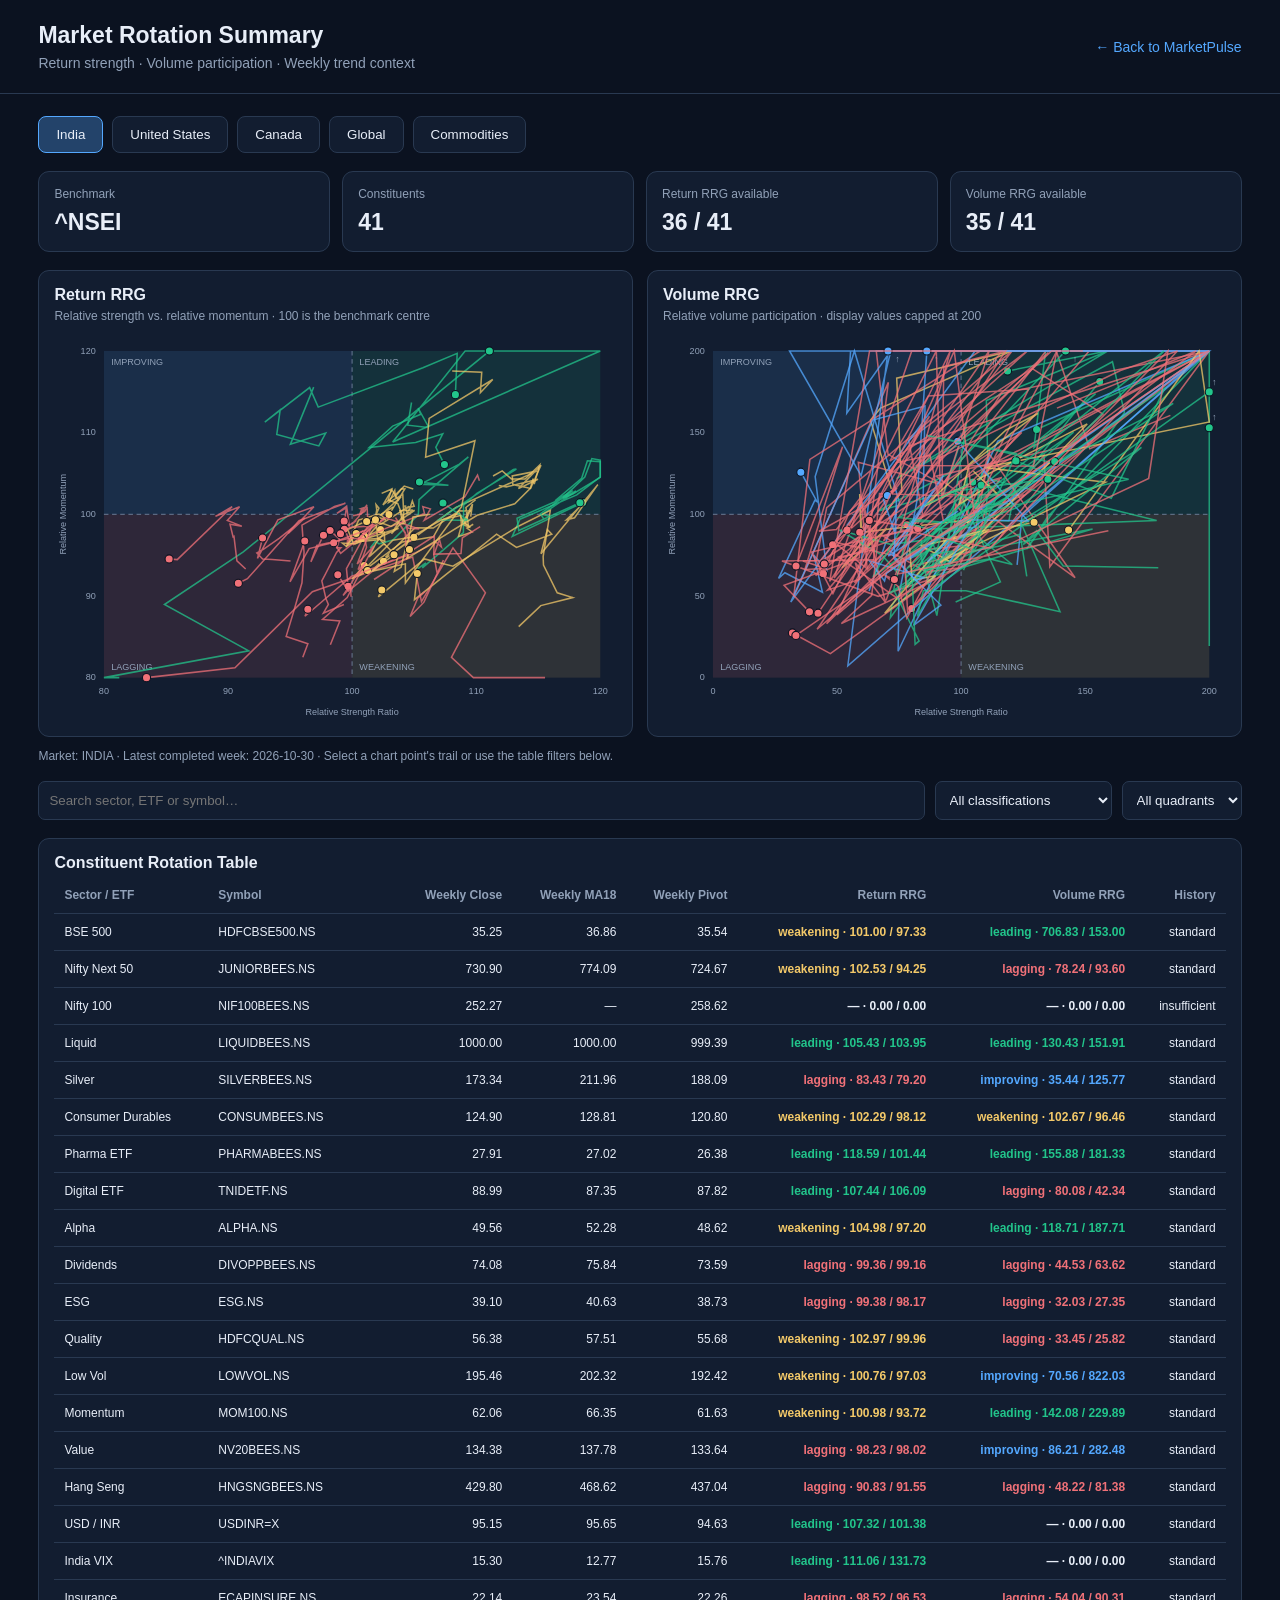
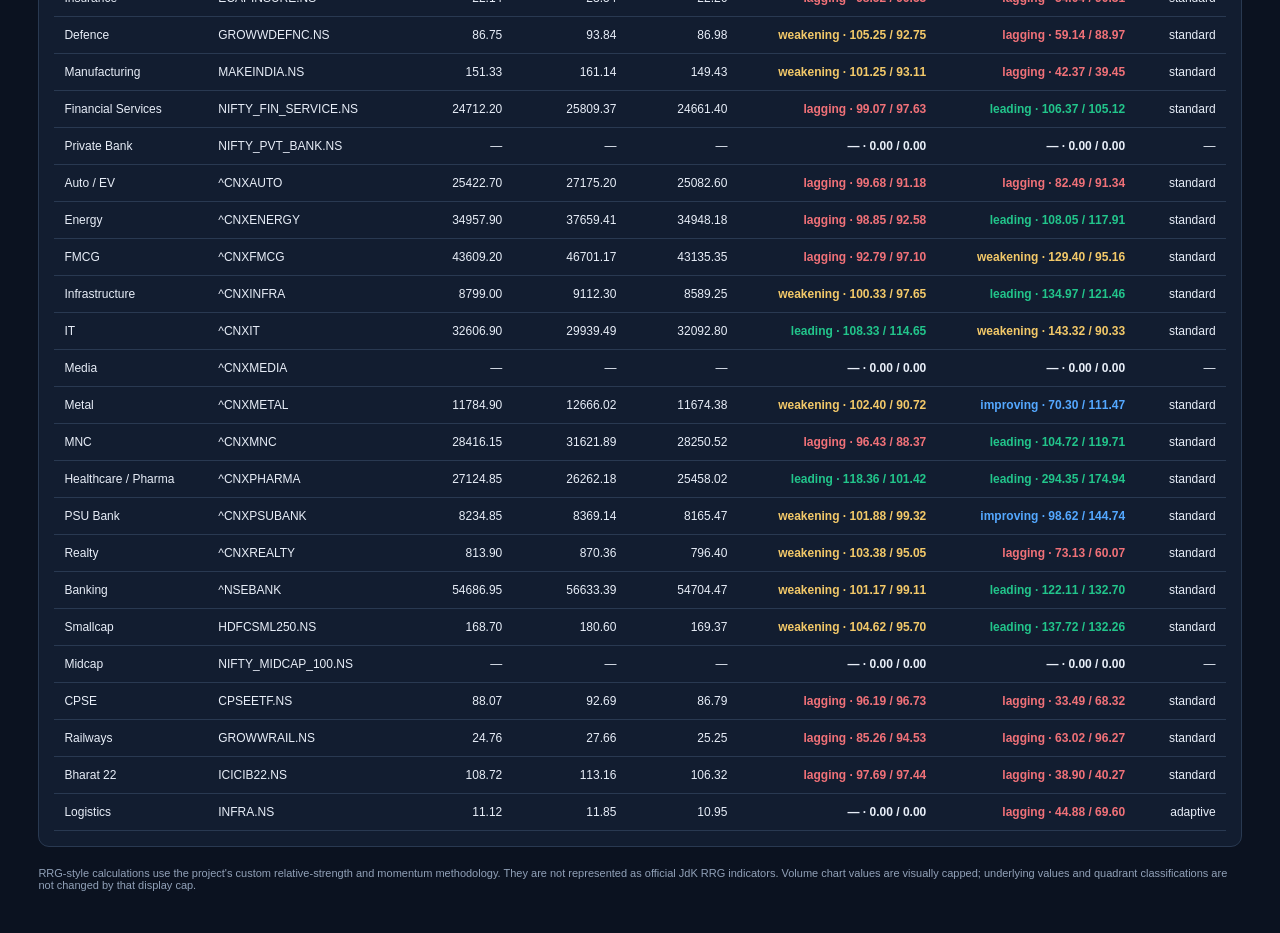
==== rotation.html @ 4619e5a1 "Add Market Rotation Summary dashboard and backend" ====
<!DOCTYPE html>
<html lang="en">
<head>
<meta charset="UTF-8">
<meta name="viewport" content="width=device-width, initial-scale=1">
<title>MarketPulse | Rotation Summary</title>
<style>
:root {
  --bg:#0b1220; --panel:#121d30; --panel2:#17243a;
  --text:#e8eef8; --muted:#91a1b8; --line:#293951;
  --green:#22c58b; --blue:#54a8ff; --yellow:#f3c969; --red:#f07178;
}
*{box-sizing:border-box}
body{margin:0;background:var(--bg);color:var(--text);font:14px Arial,sans-serif}
header{padding:22px 3%;border-bottom:1px solid var(--line);display:flex;justify-content:space-between;align-items:center;gap:16px;flex-wrap:wrap}
h1{font-size:23px;margin:0 0 6px}
.sub,.muted{color:var(--muted)}
a{color:var(--blue);text-decoration:none}
main{max-width:1600px;margin:auto;padding:22px 3%}
.markets{display:flex;gap:9px;flex-wrap:wrap;margin-bottom:18px}
.market{background:var(--panel);border:1px solid var(--line);color:var(--text);padding:10px 17px;border-radius:8px;cursor:pointer}
.market.active{background:#23436a;border-color:var(--blue)}
.metrics{display:grid;grid-template-columns:repeat(4,minmax(140px,1fr));gap:12px;margin-bottom:18px}
.card,.chart-card,.table-card{background:var(--panel);border:1px solid var(--line);border-radius:11px;padding:15px;min-width:0}
.metric-label{color:var(--muted);font-size:12px}
.metric-value{font-size:23px;font-weight:700;margin-top:8px}
.charts{display:grid;grid-template-columns:1fr 1fr;gap:14px}
h2{font-size:16px;margin:0 0 5px}
.chart-note{font-size:12px;color:var(--muted);margin-bottom:8px}
.chart{width:100%;height:auto;display:block}
.chart text{font-family:Arial,sans-serif;fill:var(--muted);font-size:10px}
.filters{display:flex;gap:10px;flex-wrap:wrap;margin:18px 0}
input,select{background:var(--panel);border:1px solid var(--line);color:var(--text);padding:10px;border-radius:7px}
input{min-width:220px;flex:1}
.table-wrap{overflow:auto}
table{width:100%;border-collapse:collapse;white-space:nowrap;font-size:12px}
th,td{padding:11px 10px;border-bottom:1px solid var(--line);text-align:right}
th{color:var(--muted);font-weight:600;position:sticky;top:0;background:var(--panel)}
th:first-child,td:first-child,th:nth-child(2),td:nth-child(2){text-align:left}
.quad{font-weight:700}
.leading{color:var(--green)} .improving{color:var(--blue)}
.weakening{color:var(--yellow)} .lagging{color:var(--red)}
.status{margin:12px 0;color:var(--muted);font-size:12px}
.warning{color:var(--yellow)}
footer{color:var(--muted);font-size:11px;padding:20px 0}
@media(max-width:850px){.charts{grid-template-columns:1fr}.metrics{grid-template-columns:repeat(2,1fr)}}
@media(max-width:480px){main{padding:15px 3%}.metrics{grid-template-columns:repeat(2,1fr)}}
</style>
</head>
<body>
<header>
  <div>
    <h1>Market Rotation Summary</h1>
    <div class="sub">Return strength · Volume participation · Weekly trend context</div>
  </div>
  <a href="index.html">← Back to MarketPulse</a>
</header>

<main>
  <div class="markets" id="markets">
    <button class="market active" data-market="india">India</button>
    <button class="market" data-market="us">United States</button>
    <button class="market" data-market="canada">Canada</button>
    <button class="market" data-market="global">Global</button>
    <button class="market" data-market="commodities">Commodities</button>
  </div>

  <div class="metrics">
    <div class="card"><div class="metric-label">Benchmark</div><div class="metric-value" id="benchmark">—</div></div>
    <div class="card"><div class="metric-label">Constituents</div><div class="metric-value" id="count">—</div></div>
    <div class="card"><div class="metric-label">Return RRG available</div><div class="metric-value" id="returnCount">—</div></div>
    <div class="card"><div class="metric-label">Volume RRG available</div><div class="metric-value" id="volumeCount">—</div></div>
  </div>

  <div class="charts">
    <section class="chart-card">
      <h2>Return RRG</h2>
      <div class="chart-note">Relative strength vs. relative momentum · 100 is the benchmark centre</div>
      <div id="returnChart"></div>
    </section>
    <section class="chart-card">
      <h2>Volume RRG</h2>
      <div class="chart-note">Relative volume participation · display values capped at 200</div>
      <div id="volumeChart"></div>
    </section>
  </div>

  <div class="status" id="status">Loading market data…</div>

  <div class="filters">
    <input id="search" type="search" placeholder="Search sector, ETF or symbol…">
    <select id="metricFilter">
      <option value="all">All classifications</option>
      <option value="return">Return RRG available</option>
      <option value="volume">Volume RRG available</option>
    </select>
    <select id="quadrantFilter">
      <option value="all">All quadrants</option>
      <option value="leading">Leading</option>
      <option value="improving">Improving</option>
      <option value="weakening">Weakening</option>
      <option value="lagging">Lagging</option>
    </select>
  </div>

  <section class="table-card">
    <h2>Constituent Rotation Table</h2>
    <div class="table-wrap">
      <table>
        <thead><tr>
          <th>Sector / ETF</th><th>Symbol</th><th>Weekly Close</th>
          <th>Weekly MA18</th><th>Weekly Pivot</th>
          <th>Return RRG</th><th>Volume RRG</th><th>History</th>
        </tr></thead>
        <tbody id="rows"><tr><td colspan="8">Loading…</td></tr></tbody>
      </table>
    </div>
  </section>

  <footer>
    RRG-style calculations use the project's custom relative-strength and momentum methodology.
    They are not represented as official JdK RRG indicators. Volume chart values are visually capped;
    underlying values and quadrant classifications are not changed by that display cap.
  </footer>
</main>

<script>
const files = {
  india:"data/rotation/india.json",
  us:"data/rotation/us.json",
  canada:"data/rotation/canada.json",
  global:"data/rotation/global.json",
  commodities:"data/rotation/commodities.json"
};

let currentMarket = "india";
let currentData = null;

const $ = id => document.getElementById(id);
const num = value => Number.isFinite(Number(value)) ? Number(value) : null;
const fmt = value => {
  const n = num(value);
  return n === null ? "—" : n.toFixed(2);
};
const esc = value => String(value ?? "").replace(/[&<>"']/g, c => ({
  "&":"&amp;","<":"&lt;",">":"&gt;",'"':"&quot;","'":"&#39;"
}[c]));

function getItems(data) {
  return Array.isArray(data?.items) ? data.items : [];
}
function getReturn(item) {
  return item.return_rrg || item.returnRrg || null;
}
function getVolume(item) {
  return item.volume_rrg || item.volumeRrg || null;
}
function getRatio(obj) {
  return num(obj?.rs_ratio ?? obj?.rsRatio);
}
function getMomentum(obj) {
  return num(obj?.rs_momentum ?? obj?.rsMomentum);
}
function getQuadrant(obj) {
  return String(obj?.quadrant || "unavailable").toLowerCase();
}
function getTrail(item, type) {
  const obj = type === "return" ? getReturn(item) : getVolume(item);
  return Array.isArray(obj?.trail) ? obj.trail : [];
}
function getName(item) {
  return item.name || item.sector || item.description || item.symbol || "—";
}
function getClose(item) {
  return item.last_week?.close ?? item.weekly_close ?? item.close;
}
function getMA(item) {
  return item.weekly_ma18 ?? item.weekly_MA18 ?? item.ma18;
}
function getPivot(item) {
  return item.weekly_pivot?.pivot ?? item.weekly_pivot ?? item.pivot;
}

async function loadMarket(market) {
  currentMarket = market;
  document.querySelectorAll(".market").forEach(button =>
    button.classList.toggle("active", button.dataset.market === market)
  );
  $("status").textContent = "Loading " + market + " data…";
  try {
    const response = await fetch(files[market] + "?v=" + Date.now(), {cache:"no-store"});
    if (!response.ok) throw new Error("HTTP " + response.status);
    currentData = await response.json();
    render();
  } catch (error) {
    currentData = null;
    $("status").textContent = "Unable to load " + market + " data: " + error.message;
    $("rows").innerHTML = '<tr><td colspan="8">Data could not be loaded.</td></tr>';
  }
}

function render() {
  const items = getItems(currentData);
  const benchmark = currentData.benchmark || currentData.benchmark_symbol || "—";
  const returnAvailable = items.filter(i => getRatio(getReturn(i)) !== null).length;
  const volumeAvailable = items.filter(i => getRatio(getVolume(i)) !== null).length;

  $("benchmark").textContent = benchmark;
  $("count").textContent = items.length;
  $("returnCount").textContent = returnAvailable + " / " + items.length;
  $("volumeCount").textContent = volumeAvailable + " / " + items.length;

  const week = currentData.benchmark_latest_week || currentData.latest_completed_week || currentData.as_of || "";
  $("status").textContent = "Market: " + currentMarket.toUpperCase() +
    (week ? " · Latest completed week: " + week : "") +
    " · Select a chart point's trail or use the table filters below.";
  renderChart("returnChart", "return");
  renderChart("volumeChart", "volume");
  renderTable();
}

function renderChart(targetId, type) {
  const items = getItems(currentData);
  const isVolume = type === "volume";
  const min = isVolume ? 0 : 80;
  const max = isVolume ? 200 : 120;
  const W = 620, H = 430, L = 55, R = 18, T = 22, B = 48;
  const plotW = W-L-R, plotH = H-T-B;
  const x = v => L + (Math.max(min,Math.min(max,v))-min)/(max-min)*plotW;
  const y = v => T + plotH - (Math.max(min,Math.min(max,v))-min)/(max-min)*plotH;
  const mid = 100;
  let svg = `<svg class="chart" viewBox="0 0 ${W} ${H}" role="img" aria-label="${type} relative rotation chart">`;

  // Quadrants: upper-right leading, upper-left improving,
  // lower-left lagging, lower-right weakening.
  const mx=x(mid), my=y(mid);
  svg += `<rect x="${L}" y="${T}" width="${mx-L}" height="${my-T}" fill="#54a8ff" opacity=".12"/>`;
  svg += `<rect x="${mx}" y="${T}" width="${L+plotW-mx}" height="${my-T}" fill="#22c58b" opacity=".12"/>`;
  svg += `<rect x="${L}" y="${my}" width="${mx-L}" height="${T+plotH-my}" fill="#f07178" opacity=".12"/>`;
  svg += `<rect x="${mx}" y="${my}" width="${L+plotW-mx}" height="${T+plotH-my}" fill="#f3c969" opacity=".12"/>`;
  svg += `<line x1="${mx}" y1="${T}" x2="${mx}" y2="${T+plotH}" stroke="#71839d" stroke-dasharray="5 4"/>`;
  svg += `<line x1="${L}" y1="${my}" x2="${L+plotW}" y2="${my}" stroke="#71839d" stroke-dasharray="5 4"/>`;
  svg += `<text x="${L+8}" y="${T+15}">IMPROVING</text>`;
  svg += `<text x="${mx+8}" y="${T+15}">LEADING</text>`;
  svg += `<text x="${L+8}" y="${T+plotH-8}">LAGGING</text>`;
  svg += `<text x="${mx+8}" y="${T+plotH-8}">WEAKENING</text>`;

  for (let tick=min; tick<=max; tick+=isVolume?50:10) {
    svg += `<text x="${x(tick)}" y="${T+plotH+18}" text-anchor="middle">${tick}</text>`;
    svg += `<text x="${L-9}" y="${y(tick)+3}" text-anchor="end">${tick}</text>`;
  }

  for (const item of items) {
    const trail = getTrail(item,type);
    const latest = isVolume ? getVolume(item) : getReturn(item);
    if (!trail.length && getRatio(latest) !== null) {
      trail.push({rs_ratio:getRatio(latest),rs_momentum:getMomentum(latest)});
    }
    const points = trail.map(p => ({
      x:isVolume ? num(p.display_rs_ratio ?? p.rs_ratio) : getRatio(p),
      y:isVolume ? num(p.display_rs_momentum ?? p.rs_momentum) : getMomentum(p),
      rawX:getRatio(p), rawY:getMomentum(p),
      capped:Boolean(p.display_capped)
    })).filter(p => p.x !== null && p.y !== null);
    if (!points.length) continue;

    const color = ({
      leading:"#22c58b", improving:"#54a8ff",
      weakening:"#f3c969", lagging:"#f07178"
    })[getQuadrant(latest)] || "#c2ccda";

    const path = points.map((p,i) =>
      (i ? "L" : "M") + x(p.x) + " " + y(p.y)
    ).join(" ");
    svg += `<path d="${path}" fill="none" stroke="${color}" stroke-width="1.7" opacity=".75"/>`;
    const last = points[points.length-1];
    const capped = isVolume && (last.capped || last.rawX>max || last.rawY>max);
    svg += `<circle cx="${x(last.x)}" cy="${y(last.y)}" r="4.5" fill="${color}" stroke="#0b1220" stroke-width="1.2"><title>${esc(getName(item))}: ${fmt(last.rawX)}, ${fmt(last.rawY)}${capped?" (display capped at 200)":""}</title></circle>`;
    if (capped) {
      svg += `<text x="${Math.min(W-15,x(last.x)+8)}" y="${Math.max(T+12,y(last.y)-8)}" fill="${color}">↑</text>`;
    }
  }

  svg += `<text x="${L+plotW/2}" y="${H-7}" text-anchor="middle">Relative Strength Ratio</text>`;
  svg += `<text transform="translate(13 ${T+plotH/2}) rotate(-90)" text-anchor="middle">Relative Momentum</text>`;
  svg += `</svg>`;
  $(targetId).innerHTML = svg;
}

function renderTable() {
  const items = getItems(currentData);
  const query = $("search").value.trim().toLowerCase();
  const metric = $("metricFilter").value;
  const quadrant = $("quadrantFilter").value;

  const filtered = items.filter(item => {
    const searchable = [getName(item),item.symbol,item.sector].join(" ").toLowerCase();
    if (query && !searchable.includes(query)) return false;
    const ret = getReturn(item), vol = getVolume(item);
    if (metric==="return" && getRatio(ret)===null) return false;
    if (metric==="volume" && getRatio(vol)===null) return false;
    if (quadrant!=="all" &&
        getQuadrant(ret)!==quadrant && getQuadrant(vol)!==quadrant) return false;
    return true;
  });

  if (!filtered.length) {
    $("rows").innerHTML = '<tr><td colspan="8">No matching constituents.</td></tr>';
    return;
  }

  $("rows").innerHTML = filtered.map(item => {
    const ret=getReturn(item), vol=getVolume(item);
    const rq=getQuadrant(ret), vq=getQuadrant(vol);
    const history=item.history_mode || item.history_status || "—";
    return `<tr>
      <td>${esc(getName(item))}</td>
      <td>${esc(item.symbol || "—")}</td>
      <td>${fmt(getClose(item))}</td>
      <td>${fmt(getMA(item))}</td>
      <td>${fmt(getPivot(item))}</td>
      <td><span class="quad ${esc(rq)}">${getRatio(ret)===null?"—":esc(rq)} · ${fmt(getRatio(ret))} / ${fmt(getMomentum(ret))}</span></td>
      <td><span class="quad ${esc(vq)}">${getRatio(vol)===null?"—":esc(vq)} · ${fmt(getRatio(vol))} / ${fmt(getMomentum(vol))}</span></td>
      <td>${esc(history)}</td>
    </tr>`;
  }).join("");
}

document.querySelectorAll(".market").forEach(button =>
  button.addEventListener("click", () => loadMarket(button.dataset.market))
);
["search","metricFilter","quadrantFilter"].forEach(id =>
  $(id).addEventListener("input",renderTable)
);
$("metricFilter").addEventListener("change",renderTable);
$("quadrantFilter").addEventListener("change",renderTable);

loadMarket("india");
</script>
</body>
</html>
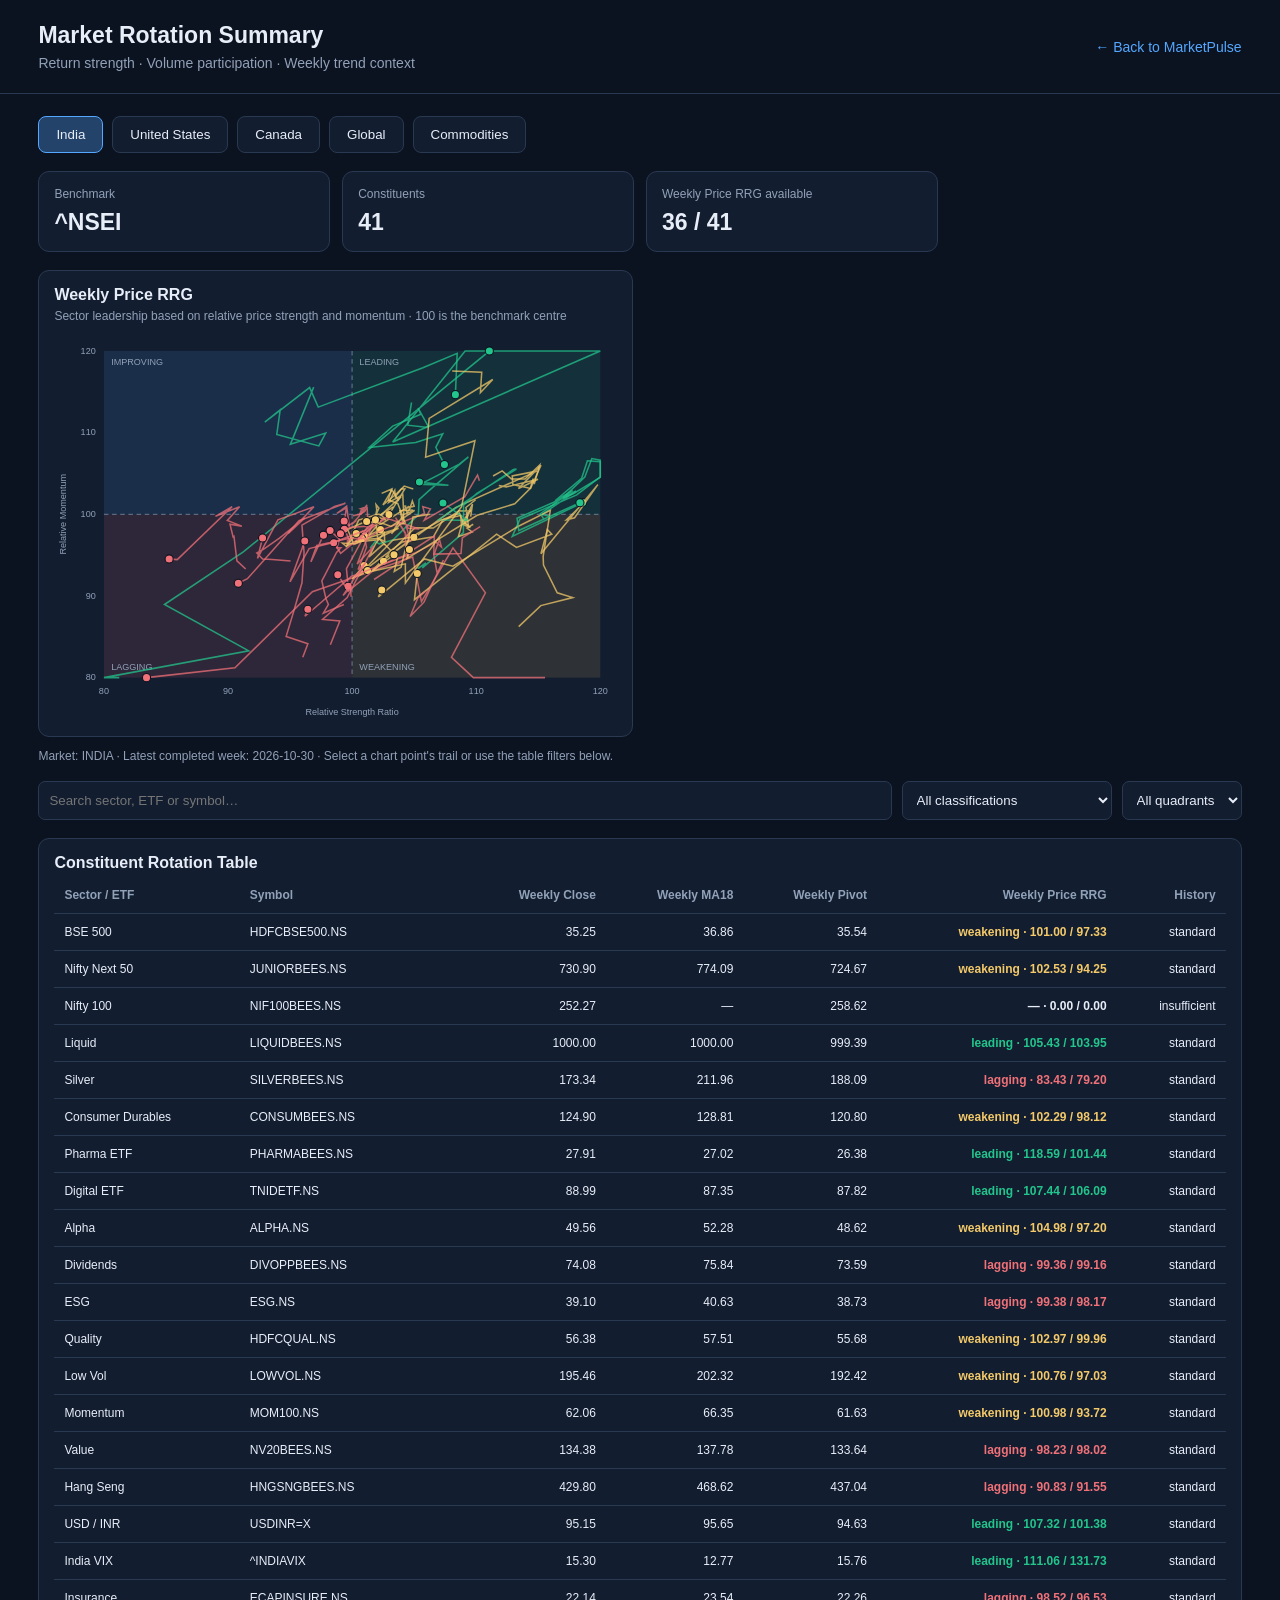
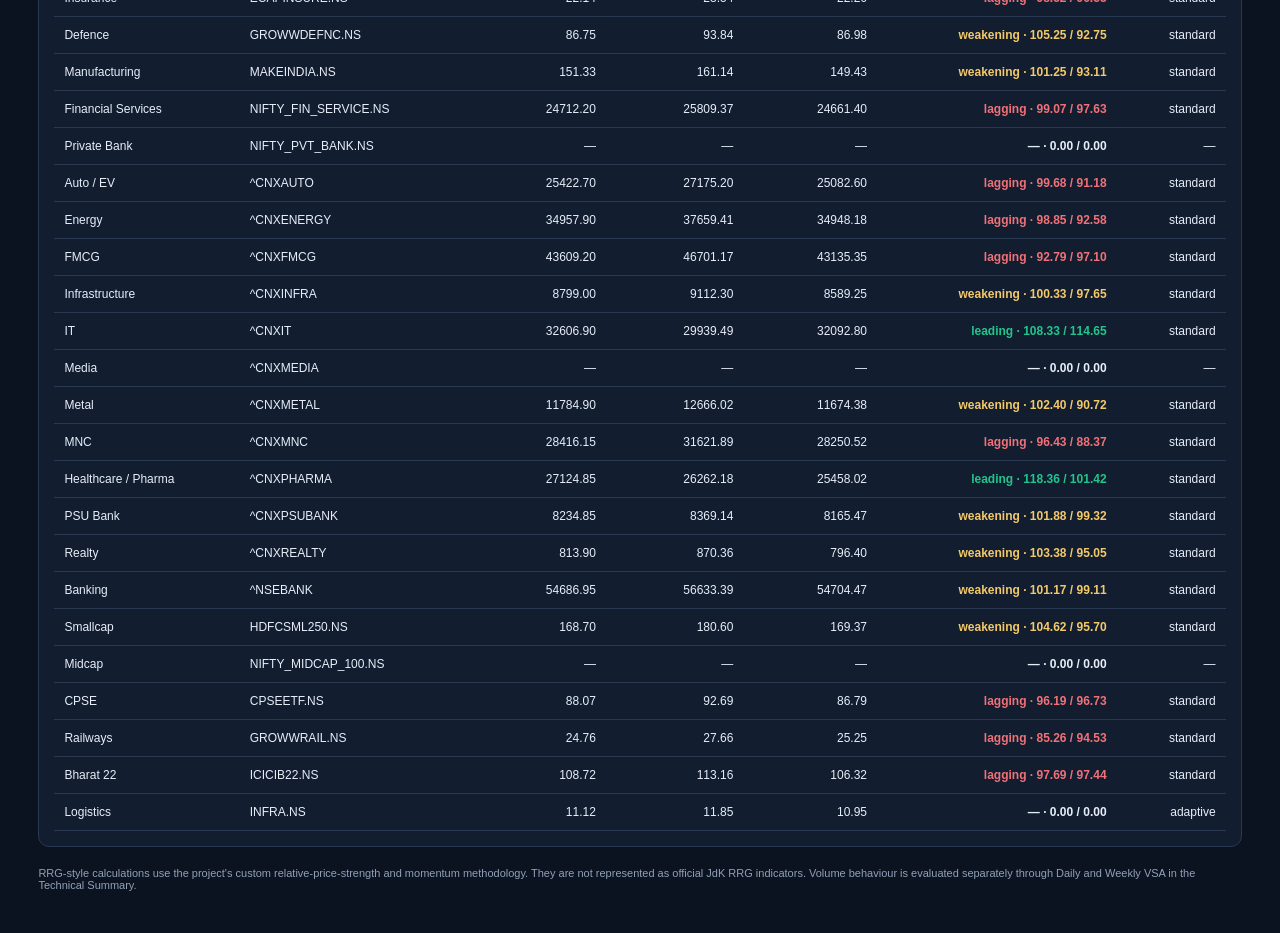
==== commit 96e5c679: "Add files via upload" ====
--- a/rotation.html
+++ b/rotation.html
@@ -68,20 +68,14 @@
   <div class="metrics">
     <div class="card"><div class="metric-label">Benchmark</div><div class="metric-value" id="benchmark">—</div></div>
     <div class="card"><div class="metric-label">Constituents</div><div class="metric-value" id="count">—</div></div>
-    <div class="card"><div class="metric-label">Return RRG available</div><div class="metric-value" id="returnCount">—</div></div>
-    <div class="card"><div class="metric-label">Volume RRG available</div><div class="metric-value" id="volumeCount">—</div></div>
+    <div class="card"><div class="metric-label">Weekly Price RRG available</div><div class="metric-value" id="returnCount">—</div></div>
   </div>
 
   <div class="charts">
     <section class="chart-card">
-      <h2>Return RRG</h2>
-      <div class="chart-note">Relative strength vs. relative momentum · 100 is the benchmark centre</div>
+      <h2>Weekly Price RRG</h2>
+      <div class="chart-note">Sector leadership based on relative price strength and momentum · 100 is the benchmark centre</div>
       <div id="returnChart"></div>
-    </section>
-    <section class="chart-card">
-      <h2>Volume RRG</h2>
-      <div class="chart-note">Relative volume participation · display values capped at 200</div>
-      <div id="volumeChart"></div>
     </section>
   </div>
 
@@ -91,8 +85,7 @@
     <input id="search" type="search" placeholder="Search sector, ETF or symbol…">
     <select id="metricFilter">
       <option value="all">All classifications</option>
-      <option value="return">Return RRG available</option>
-      <option value="volume">Volume RRG available</option>
+      <option value="return">Weekly Price RRG available</option>
     </select>
     <select id="quadrantFilter">
       <option value="all">All quadrants</option>
@@ -110,7 +103,7 @@
         <thead><tr>
           <th>Sector / ETF</th><th>Symbol</th><th>Weekly Close</th>
           <th>Weekly MA18</th><th>Weekly Pivot</th>
-          <th>Return RRG</th><th>Volume RRG</th><th>History</th>
+          <th>Weekly Price RRG</th><th>History</th>
         </tr></thead>
         <tbody id="rows"><tr><td colspan="8">Loading…</td></tr></tbody>
       </table>
@@ -118,9 +111,9 @@
   </section>
 
   <footer>
-    RRG-style calculations use the project's custom relative-strength and momentum methodology.
-    They are not represented as official JdK RRG indicators. Volume chart values are visually capped;
-    underlying values and quadrant classifications are not changed by that display cap.
+    RRG-style calculations use the project's custom relative-price-strength and momentum methodology.
+    They are not represented as official JdK RRG indicators. Volume behaviour is evaluated separately
+    through Daily and Weekly VSA in the Technical Summary.
   </footer>
 </main>
 
@@ -150,10 +143,7 @@
   return Array.isArray(data?.items) ? data.items : [];
 }
 function getReturn(item) {
-  return item.return_rrg || item.returnRrg || null;
-}
-function getVolume(item) {
-  return item.volume_rrg || item.volumeRrg || null;
+  return item.weekly_price_rrg || item.return_rrg || item.returnRrg || null;
 }
 function getRatio(obj) {
   return num(obj?.rs_ratio ?? obj?.rsRatio);
@@ -165,7 +155,7 @@
   return String(obj?.quadrant || "unavailable").toLowerCase();
 }
 function getTrail(item, type) {
-  const obj = type === "return" ? getReturn(item) : getVolume(item);
+  const obj = getReturn(item);
   return Array.isArray(obj?.trail) ? obj.trail : [];
 }
 function getName(item) {
@@ -203,19 +193,16 @@
   const items = getItems(currentData);
   const benchmark = currentData.benchmark || currentData.benchmark_symbol || "—";
   const returnAvailable = items.filter(i => getRatio(getReturn(i)) !== null).length;
-  const volumeAvailable = items.filter(i => getRatio(getVolume(i)) !== null).length;
 
   $("benchmark").textContent = benchmark;
   $("count").textContent = items.length;
   $("returnCount").textContent = returnAvailable + " / " + items.length;
-  $("volumeCount").textContent = volumeAvailable + " / " + items.length;
 
   const week = currentData.benchmark_latest_week || currentData.latest_completed_week || currentData.as_of || "";
   $("status").textContent = "Market: " + currentMarket.toUpperCase() +
     (week ? " · Latest completed week: " + week : "") +
     " · Select a chart point's trail or use the table filters below.";
   renderChart("returnChart", "return");
-  renderChart("volumeChart", "volume");
   renderTable();
 }
 
@@ -296,22 +283,20 @@
   const filtered = items.filter(item => {
     const searchable = [getName(item),item.symbol,item.sector].join(" ").toLowerCase();
     if (query && !searchable.includes(query)) return false;
-    const ret = getReturn(item), vol = getVolume(item);
+    const ret = getReturn(item);
     if (metric==="return" && getRatio(ret)===null) return false;
-    if (metric==="volume" && getRatio(vol)===null) return false;
-    if (quadrant!=="all" &&
-        getQuadrant(ret)!==quadrant && getQuadrant(vol)!==quadrant) return false;
+    if (quadrant!=="all" && getQuadrant(ret)!==quadrant) return false;
     return true;
   });
 
   if (!filtered.length) {
-    $("rows").innerHTML = '<tr><td colspan="8">No matching constituents.</td></tr>';
+    $("rows").innerHTML = '<tr><td colspan="7">No matching constituents.</td></tr>';
     return;
   }
 
   $("rows").innerHTML = filtered.map(item => {
-    const ret=getReturn(item), vol=getVolume(item);
-    const rq=getQuadrant(ret), vq=getQuadrant(vol);
+    const ret=getReturn(item);
+    const rq=getQuadrant(ret);
     const history=item.history_mode || item.history_status || "—";
     return `<tr>
       <td>${esc(getName(item))}</td>
@@ -320,7 +305,6 @@
       <td>${fmt(getMA(item))}</td>
       <td>${fmt(getPivot(item))}</td>
       <td><span class="quad ${esc(rq)}">${getRatio(ret)===null?"—":esc(rq)} · ${fmt(getRatio(ret))} / ${fmt(getMomentum(ret))}</span></td>
-      <td><span class="quad ${esc(vq)}">${getRatio(vol)===null?"—":esc(vq)} · ${fmt(getRatio(vol))} / ${fmt(getMomentum(vol))}</span></td>
       <td>${esc(history)}</td>
     </tr>`;
   }).join("");
